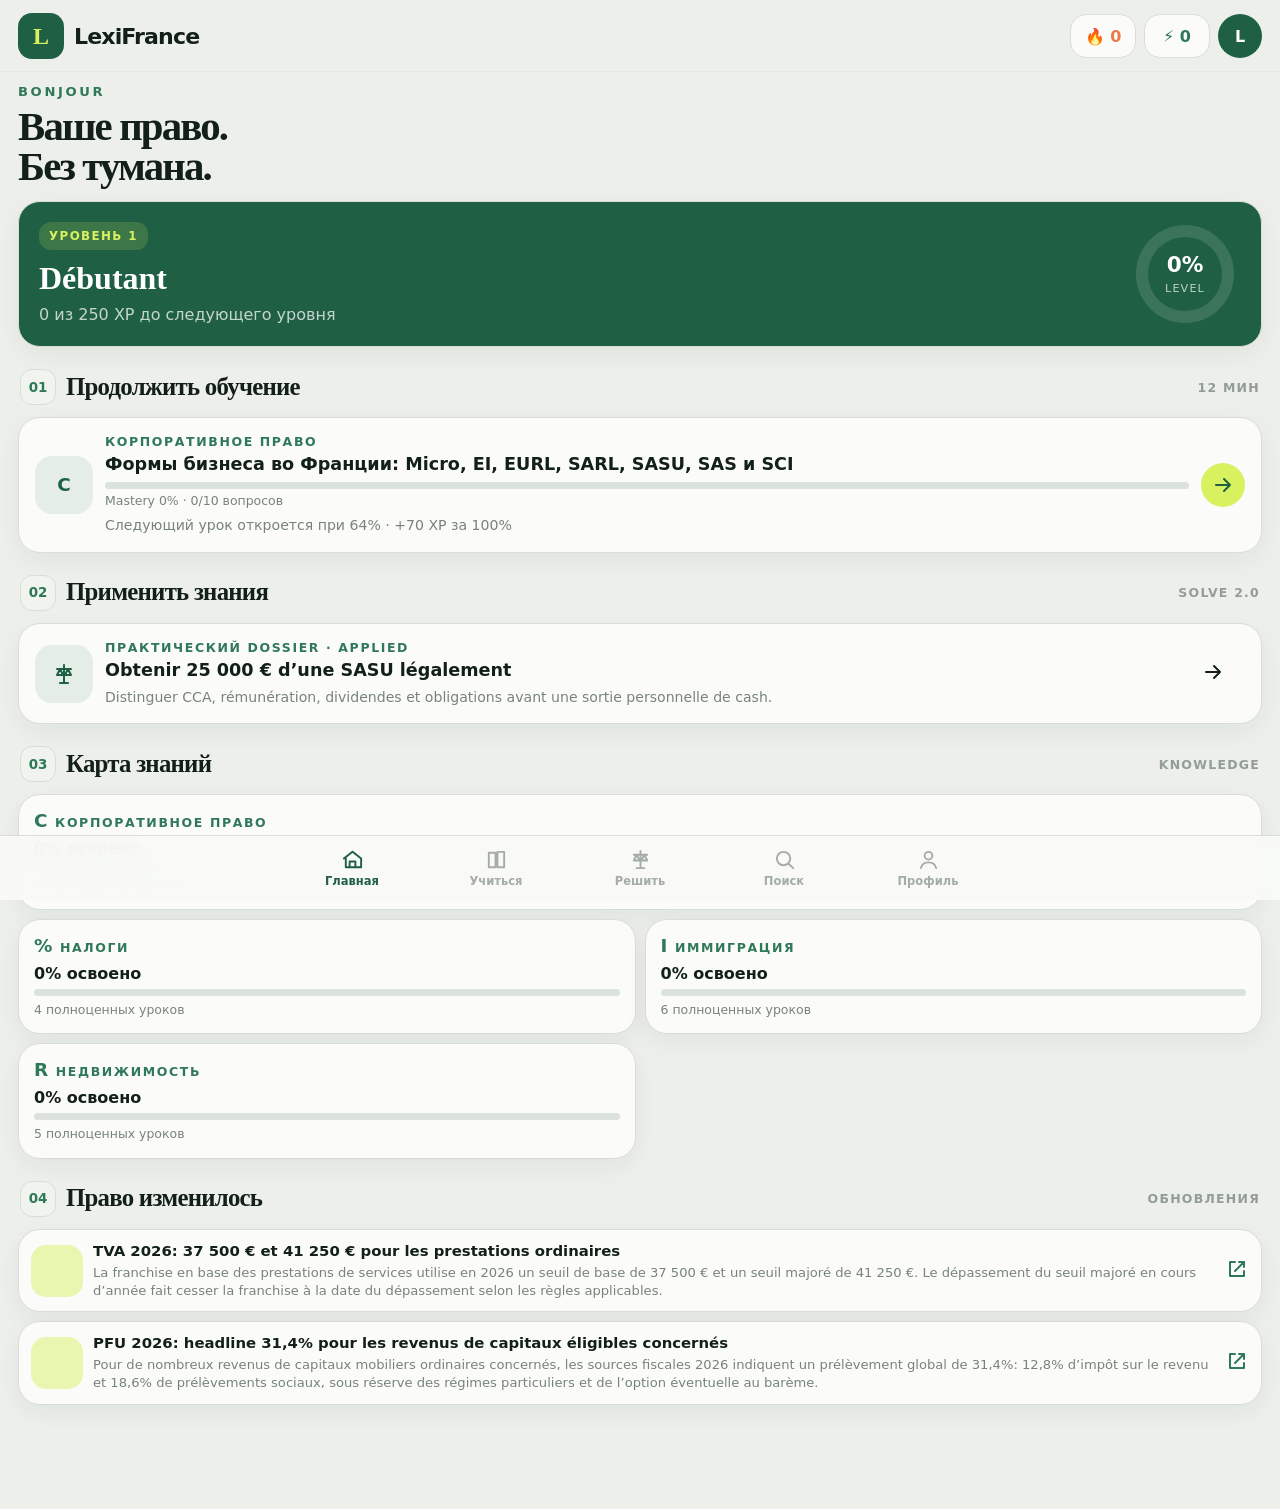
==== legal-app/index.html @ f422994a "pwa: point shell at runtime v13" ====
<!doctype html>
<html lang="ru">
<head>
<meta charset="utf-8">
<meta name="viewport" content="width=device-width,initial-scale=1,maximum-scale=1,minimum-scale=1,user-scalable=no,viewport-fit=cover">
<meta name="theme-color" content="#1f5f43">
<meta name="apple-mobile-web-app-capable" content="yes">
<meta name="apple-mobile-web-app-status-bar-style" content="black-translucent">
<meta name="apple-mobile-web-app-title" content="LexiFrance">
<link rel="manifest" href="./manifest.webmanifest">
<link rel="stylesheet" href="./app.css?v=11">
<link rel="stylesheet" href="./quiz.css?v=11">
<link rel="stylesheet" href="./solve2.css?v=11">
<link rel="stylesheet" href="./skill.css?v=13">
<title>LexiFrance - французское право на практике</title>
</head>
<body>
<div id="root" class="app"><main style="padding:20px">Загрузка LexiFrance...</main></div>
<script type="module" src="./app.js?v=13"></script>
</body>
</html>
---- legal-app/app.css ----
:root{--bg:#edf0ea;--card:#fbfcf9;--soft:#f1f4ee;--text:#132019;--muted:#77837b;--line:#d8ded6;--green:#1f5f43;--green2:#2f7858;--lime:#d8f15f;--limeSoft:#e9f6b0;--orange:#e97b48;--purple:#8b6bc7;--shadow:0 8px 24px rgba(21,42,30,.055);--serif:"Iowan Old Style","Palatino Linotype",Georgia,serif;--sans:-apple-system,BlinkMacSystemFont,"SF Pro Text",Inter,system-ui,sans-serif;--body-size:16px;--nav:rgba(249,250,247,.94)}
*{box-sizing:border-box}html{background:var(--bg);font-size:var(--body-size);touch-action:pan-x pan-y}body{margin:0;background:var(--bg);color:var(--text);font-family:var(--sans);min-height:100vh;padding-bottom:calc(78px + env(safe-area-inset-bottom));-webkit-font-smoothing:antialiased;touch-action:pan-x pan-y;overscroll-behavior:none}body.dark{--bg:#101712;--card:#18231b;--soft:#1d2a21;--text:#eff4ef;--muted:#a1afa4;--line:#2f3c32;--green:#2d6c4d;--green2:#73b691;--lime:#d8f15f;--limeSoft:#354623;--nav:rgba(16,23,18,.94);--shadow:0 10px 26px rgba(0,0,0,.2)}button,input{font:inherit}button{touch-action:manipulation}a{color:var(--green2)}.app{max-width:720px;min-height:100vh;margin:0 auto}.top{padding:calc(13px + env(safe-area-inset-top)) 18px 12px;display:flex;align-items:center;justify-content:space-between;gap:10px;border-bottom:1px solid rgba(30,60,40,.05)}.brand{display:flex;align-items:center;gap:10px;min-width:0}.logo{width:46px;height:46px;border-radius:14px;background:var(--green);display:grid;place-items:center;color:var(--lime);font:800 1.5rem/1 var(--serif)}.brand strong{font-size:1.38rem;letter-spacing:-.04em}.top-actions{display:flex;align-items:center;gap:8px}.counter{height:44px;min-width:66px;padding:0 12px;border:1px solid var(--line);border-radius:16px;background:var(--card);display:flex;align-items:center;gap:7px;justify-content:center;font-weight:800;color:var(--green2)}.counter.fire{color:var(--orange)}.profile-dot{width:44px;height:44px;border:0;border-radius:50%;background:var(--green);color:white;font-weight:800}.hit{min-width:44px;min-height:44px}main{padding:12px 18px 26px}.eyebrow{font-size:.82rem;font-weight:850;letter-spacing:.2em;text-transform:uppercase;color:var(--green2);margin-bottom:8px}.display{font-family:var(--serif);font-size:2.55rem;line-height:.98;letter-spacing:-.045em;margin:0 0 14px}.page-copy{font-size:1rem;line-height:1.48;color:var(--muted);margin:0 0 18px}.section{margin-top:22px}.section-head{display:flex;align-items:center;justify-content:space-between;gap:10px;margin:0 2px 12px}.section-title{display:flex;align-items:center;gap:10px}.section-num{width:36px;height:36px;border-radius:12px;border:1px solid var(--line);display:grid;place-items:center;background:var(--soft);color:var(--green2);font-size:.84rem;font-weight:850}.section-head h2{font-family:var(--serif);font-size:1.55rem;line-height:1;margin:0;letter-spacing:-.03em}.section-meta{font-size:.78rem;letter-spacing:.1em;text-transform:uppercase;color:#929d96;font-weight:800}.small{font-size:.88rem;line-height:1.4;color:var(--muted)}.micro{font-size:.78rem;line-height:1.32;color:var(--muted)}.hidden{display:none!important}.card{background:var(--card);border:1px solid var(--line);border-radius:22px;box-shadow:var(--shadow)}.tag{font-size:.78rem;text-transform:uppercase;letter-spacing:.13em;font-weight:850;color:var(--green2)}.progress{height:7px;border-radius:999px;background:#dce2dc;overflow:hidden}.progress i{height:100%;display:block;background:var(--green2);border-radius:999px}.primary,.secondary{min-height:46px;border-radius:15px;font-weight:800;padding:11px 15px}.primary{border:0;background:var(--green);color:#fff}.secondary{border:1px solid var(--line);background:var(--card);color:var(--text)}.status{display:inline-flex;padding:5px 8px;border-radius:999px;font-size:.7rem;font-weight:800}.status.current{background:#e7f4eb;color:#236947}.status.review{background:#fff0cf;color:#8b6415}.nav{position:fixed;z-index:90;left:0;right:0;bottom:0;background:var(--nav);backdrop-filter:blur(18px);border-top:1px solid var(--line);padding:5px max(8px,env(safe-area-inset-right)) calc(5px + env(safe-area-inset-bottom)) max(8px,env(safe-area-inset-left))}.nav-inner{max-width:720px;margin:auto;display:grid;grid-template-columns:repeat(5,1fr)}.nav button{min-height:54px;border:0;background:none;color:#a4ada7;display:flex;flex-direction:column;align-items:center;justify-content:center;gap:3px;font-size:.72rem;font-weight:750}.nav button svg{width:23px;height:23px}.nav button.active{color:var(--green)}
.level-card{padding:20px;background:var(--green);color:white;display:grid;grid-template-columns:1fr 105px;gap:14px;align-items:center}.level-card h2{font-family:var(--serif);font-size:2rem;margin:10px 0 7px}.level-card p{margin:0;color:rgba(255,255,255,.74);line-height:1.4}.level-badge{display:inline-flex;padding:7px 10px;border-radius:12px;background:rgba(216,241,95,.16);color:var(--lime);font-size:.74rem;font-weight:850;letter-spacing:.12em;text-transform:uppercase}.ring{width:98px;height:98px;border-radius:50%;display:grid;place-items:center;background:conic-gradient(var(--lime) calc(var(--p)*1%),rgba(255,255,255,.13) 0);position:relative}.ring:before{content:"";position:absolute;inset:12px;border-radius:50%;background:var(--green)}.ring div{position:relative;text-align:center}.ring b{display:block;font-size:1.35rem}.ring span{font-size:.7rem;letter-spacing:.1em;color:rgba(255,255,255,.7)}.continue-card,.solve-feature{padding:16px;display:grid;grid-template-columns:58px 1fr 44px;gap:12px;align-items:center}.square-icon{width:58px;height:58px;border-radius:17px;background:#e4eee7;display:grid;place-items:center;color:var(--green)}.continue-card h3,.solve-feature h3{font-size:1.1rem;line-height:1.2;margin:5px 0 7px}.round-go{width:44px;height:44px;border:0;border-radius:50%;background:var(--lime);color:var(--green);display:grid;place-items:center}.path-grid{display:grid;grid-template-columns:1fr 1fr;gap:9px}.path-card{padding:15px}.path-card:first-child{grid-column:1/-1}.path-card h3{font-size:1rem;margin:8px 0 6px}.update{padding:12px;display:grid;grid-template-columns:52px 1fr 24px;gap:10px;align-items:center}.update-date{width:52px;height:52px;border-radius:15px;background:var(--limeSoft);display:grid;place-items:center}.update h3{font-size:.93rem;margin:0 0 4px}.update p{margin:0;color:var(--muted);font-size:.82rem;line-height:1.35}
.tabs{display:flex;gap:7px;overflow:auto;padding-bottom:3px;scrollbar-width:none}.tabs::-webkit-scrollbar{display:none}.tabs button{min-height:44px;white-space:nowrap;border:1px solid var(--line);border-radius:15px;background:var(--card);padding:9px 13px;color:var(--muted);font-weight:800}.tabs button.active{background:var(--green);color:#fff;border-color:var(--green)}.learn-banner{padding:15px;display:grid;grid-template-columns:50px 1fr auto;gap:12px;align-items:center}.chapter-block{margin-top:20px}.chapter-head{display:flex;align-items:flex-start;gap:10px;margin:0 2px 10px}.chapter-index{width:34px;height:34px;border:1px solid var(--line);background:var(--soft);border-radius:11px;display:grid;place-items:center;font-size:.75rem;font-weight:900;color:var(--green2)}.chapter-head h2{font-family:var(--serif);font-size:1.4rem;margin:0 0 4px}.chapter-head p{margin:0;color:var(--muted);font-size:.83rem;line-height:1.35}.lesson-list{display:flex;flex-direction:column;gap:8px}.lesson-row{padding:13px;display:grid;grid-template-columns:46px 1fr 34px;gap:11px;align-items:center}.lesson-row.locked{opacity:.46}.lesson-num{width:46px;height:46px;border-radius:14px;background:var(--soft);display:grid;place-items:center;color:var(--green2);font-weight:850}.lesson-row.done .lesson-num{background:var(--green);color:white}.lesson-row h3{font-size:1rem;line-height:1.2;margin:5px 0}.lesson-meta{display:flex;gap:6px;flex-wrap:wrap;color:var(--muted);font-size:.8rem}.subtopic-pill{display:inline-flex;align-items:center;padding:4px 7px;border-radius:8px;background:var(--soft);font-size:.72rem;color:var(--green2);font-weight:800}.lesson-xp{color:var(--green2)}
.case-list,.result-list{display:flex;flex-direction:column;gap:9px}.case-row,.result-row{padding:15px}.case-row h3,.result-row h3{font-size:1rem;margin:5px 0 6px}.case-row p,.result-row p{font-size:.88rem;line-height:1.4;color:var(--muted);margin:0}.search-box{position:relative}.search-box input{width:100%;min-height:54px;border:1px solid var(--line);border-radius:18px;background:var(--card);padding:0 16px;color:var(--text);font-size:1rem}.knowledge-grid{display:grid;grid-template-columns:1fr 1fr;gap:9px}.knowledge-card{padding:14px}.knowledge-card h3{margin:0 0 8px;font-size:.95rem}.profile-grid{display:grid;grid-template-columns:repeat(3,1fr);overflow:hidden}.stat{padding:16px 8px;text-align:center;border-right:1px solid var(--line)}.stat:last-child{border-right:0}.stat b{display:block;font-size:1.3rem}.stat span{font-size:.76rem;color:var(--muted)}
.modal{position:fixed;z-index:120;inset:0;overflow:auto;background:var(--bg);padding-bottom:calc(22px + env(safe-area-inset-bottom))}.modal-head{position:sticky;top:0;z-index:3;display:flex;align-items:center;gap:11px;padding:calc(9px + env(safe-area-inset-top)) 14px 9px;background:var(--nav);backdrop-filter:blur(18px);border-bottom:1px solid var(--line)}.back{width:44px;height:44px;border:1px solid var(--line);border-radius:14px;background:var(--card);color:var(--text);font-size:1.3rem}.modal-body{max-width:720px;margin:auto;padding:18px}.lesson-title{font-family:var(--serif);font-size:2.1rem;line-height:1;letter-spacing:-.035em;margin:6px 0 10px}.meta-chips{display:flex;flex-wrap:wrap;gap:6px;margin-bottom:15px}.chip{padding:6px 9px;border-radius:999px;border:1px solid var(--line);background:var(--card);font-size:.76rem;color:var(--muted)}.legal-card{padding:17px;margin-bottom:10px}.legal-card h3{margin:0 0 8px;color:var(--green2);font-size:.8rem;letter-spacing:.12em;text-transform:uppercase}.legal-card p,.legal-card li{font-size:1rem;line-height:1.62}.legal-card p{margin:0}.legal-card p+p{margin-top:9px}.legal-card ul,.legal-card ol{margin:0;padding-left:20px}.legal-card li+li{margin-top:7px}.key-card{background:var(--green);color:#fff;border-color:transparent}.key-card h3{color:var(--lime)}.key-card p{color:rgba(255,255,255,.9)}.term-list{display:flex;flex-direction:column;gap:7px}.term-row{padding:11px 12px;border-radius:14px;background:var(--soft)}.term-row b{display:block;font-size:.92rem;margin-bottom:3px}.term-row span{display:block;color:var(--muted);font-size:.88rem;line-height:1.45}.subtopic-card{padding:16px;margin-bottom:9px}.subtopic-number{font-size:.7rem;letter-spacing:.12em;color:var(--green2);font-weight:900;text-transform:uppercase}.subtopic-card h3{font-family:var(--serif);font-size:1.35rem;margin:5px 0 9px}.subtopic-card p,.subtopic-card li{font-size:1rem;line-height:1.62}.subtopic-card p{margin:0}.subtopic-card p+p{margin-top:8px}.subtopic-card ul{padding-left:19px;margin:9px 0 0}.comparison-list{display:flex;flex-direction:column;gap:8px}.compare-row{padding:12px;border-radius:14px;background:var(--soft)}.compare-row b{display:block;margin-bottom:4px}.compare-row span{display:block;color:var(--muted);font-size:.9rem;line-height:1.45}.source-box{padding:15px;margin:12px 0}.source-box a{display:block;min-height:44px;padding:9px 0;font-size:.9rem;font-weight:750;overflow-wrap:anywhere}.source-box p{margin:4px 0;color:var(--muted);font-size:.84rem;line-height:1.4}.quiz-card{padding:16px;margin-bottom:10px}.quiz-card h4{font-size:1rem;line-height:1.4;margin:0 0 10px}.option{width:100%;min-height:46px;border:1px solid var(--line);border-radius:15px;background:var(--card);color:var(--text);padding:11px 13px;text-align:left;margin-top:7px;font-size:.92rem}.option.sel{border-color:var(--green2);background:#edf6ef}.feedback{margin-top:10px;padding:13px;border-radius:15px;background:var(--soft);font-size:.9rem;line-height:1.45}.feedback.good{background:#e8f5eb;color:#1d6844}.feedback.bad{background:#fff0ef;color:#99504b}.answer-explain{margin-top:8px;padding:10px 12px;border-radius:12px;background:var(--soft);font-size:.88rem;line-height:1.45;color:var(--muted)}.linked{display:flex;gap:8px;overflow:auto;padding-bottom:3px}.linked button{min-width:170px;min-height:54px;text-align:left;border:1px solid var(--line);background:var(--card);border-radius:15px;padding:10px;font-size:.82rem;color:var(--text)}.save-btn{width:44px;height:44px;border:1px solid var(--line);border-radius:14px;background:var(--card);color:var(--green2);display:grid;place-items:center;margin-left:auto}.case-question{font-size:1.08rem;line-height:1.42;margin:0 0 12px}.step-counter{font-size:.75rem;font-weight:800;color:var(--green2);letter-spacing:.1em;text-transform:uppercase}
@media(max-width:380px){main{padding-left:14px;padding-right:14px}.top{padding-left:14px;padding-right:14px}.brand strong{font-size:1.18rem}.counter{min-width:58px;padding:0 9px}.display{font-size:2.25rem}.section-head h2{font-size:1.42rem}.modal-body{padding:15px}.lesson-title{font-size:1.9rem}.legal-card,.subtopic-card{padding:15px}}
@media(orientation:landscape) and (max-height:500px){.top{padding-top:calc(8px + env(safe-area-inset-top));padding-bottom:8px}.logo{width:40px;height:40px}.counter,.profile-dot{height:40px}.profile-dot{width:40px}.nav button{min-height:48px}body{padding-bottom:calc(68px + env(safe-area-inset-bottom))}}
---- legal-app/quiz.css ----
.lesson-section-title{font-family:var(--serif);font-size:1.45rem;line-height:1.08;margin:6px 0 12px}.micro-decision{margin-top:14px;padding:13px;border:1px solid var(--line);border-radius:16px;background:var(--soft)}.micro-decision p{font-size:.94rem;line-height:1.45;margin:6px 0 10px}.micro-options{display:flex;flex-wrap:wrap;gap:7px}.micro-options button{min-width:44px;min-height:44px}.micro-correct{border-color:var(--green2)!important;background:#e8f5eb!important}.micro-wrong{border-color:#c8736d!important;background:#fff0ef!important}.micro-feedback{margin-top:9px;padding:10px;border-radius:12px;font-size:.86rem;line-height:1.4}.micro-feedback.good{background:#e8f5eb;color:#1d6844}.micro-feedback.bad{background:#fff0ef;color:#99504b}.review-highlight{border-color:var(--lime)!important;background:color-mix(in srgb,var(--limeSoft) 52%,var(--card))!important;box-shadow:0 0 0 3px rgba(216,241,95,.25),var(--shadow);animation:reviewPulse 1.15s ease-out 2}@keyframes reviewPulse{0%,100%{transform:translateZ(0)}50%{box-shadow:0 0 0 7px rgba(216,241,95,.16),var(--shadow)}}.review-return{position:sticky;bottom:88px;width:100%;margin-top:14px;z-index:2}.quiz-section{scroll-margin-top:76px}.quiz-status{padding:13px 14px;display:flex;align-items:center;justify-content:space-between;gap:12px;margin-bottom:10px}.quiz-status>div:first-child{display:flex;flex-direction:column;gap:3px}.quiz-status span{font-size:.75rem;color:var(--muted);line-height:1.3}.quiz-mastery{text-align:right;min-width:72px}.quiz-mastery b{display:block;font-size:1.25rem;color:var(--green2);transition:transform .25s ease,color .25s ease}.mastery-bump{animation:masteryBump .55s ease}@keyframes masteryBump{0%{transform:scale(1)}40%{transform:scale(1.18);color:var(--green)}100%{transform:scale(1)}}.quiz-one{padding:16px;scroll-margin-top:92px}.quiz-topline{display:flex;align-items:center;justify-content:space-between;gap:8px;font-size:.74rem;color:var(--muted);margin-bottom:8px}.solved-chip{padding:5px 7px;border-radius:999px;background:var(--limeSoft);color:var(--green);font-weight:800}.quiz-one h3{font-size:1.04rem;line-height:1.42;margin:0 0 10px}.quiz-options{display:grid;grid-auto-rows:1fr;gap:7px}.quiz-options .option{margin:0;min-height:54px;height:100%;display:flex;align-items:center}.option.correct{border-color:var(--green2);background:#e8f5eb}.option.wrong{border-color:#c8736d;background:#fff0ef}.answer-feedback{margin-top:10px;padding:12px;border-radius:14px;font-size:.9rem;line-height:1.45}.answer-feedback.good{background:#e8f5eb;color:#1d6844}.answer-feedback.bad{background:#fff0ef;color:#99504b}.answer-feedback strong{color:inherit}.quiz-next{margin-top:10px}.quiz-next button{width:100%}.quiz-summary{padding:18px}.quiz-summary h3{font-size:1.05rem;margin:12px 0 6px}.mastery-finish{display:flex;align-items:center;gap:10px;padding:13px;border-radius:16px;background:var(--soft)}.mastery-finish.complete{background:var(--green);color:#fff}.mastery-finish b{font-size:1.7rem}.mastery-finish span{font-size:.9rem}.weak-list{display:flex;flex-direction:column;gap:7px;margin:10px 0}.weak-list button{text-align:left}.repeat-quiz{width:100%;margin-top:12px}.case-progress{padding:12px 14px;display:grid;grid-template-columns:1fr 1fr;gap:10px;margin-bottom:10px}.case-progress>div{display:flex;flex-direction:column}.case-progress>div:last-child{text-align:right}.case-progress b{font-size:.95rem}.case-progress span{font-size:.74rem;color:var(--muted)}.case-run-head{display:flex;justify-content:space-between;gap:8px;padding:5px 2px 9px;font-size:.76rem;color:var(--muted)}.case-locked{opacity:.72}.case-lock-note{display:flex;align-items:center;gap:6px;margin-top:9px;font-size:.78rem;font-weight:800;color:#8b6415}.blocked-content{border-color:#e1bf72;background:#fff8e8}.status.updated{background:#e9f2ff;color:#355f8a}.status.outdated{background:#f7dddd;color:#8d3f3f}.offline-copy{padding:8px 10px;border-radius:11px;background:var(--soft);font-weight:750}.legal-updates{margin-bottom:12px}.update-detail h3{margin-top:8px}.saved-list{display:flex;flex-direction:column;gap:8px}.saved-row{width:100%;min-height:68px;padding:13px 14px;border:1px solid var(--line);color:var(--text);text-align:left;display:flex;align-items:center;justify-content:space-between;gap:10px}.saved-row h3{font-size:.95rem;line-height:1.25;margin:5px 0}.empty-state{text-align:center}.deadline-wrap{overflow-x:auto;border:1px solid var(--line);border-radius:16px;background:var(--card);margin:10px 0}.deadline-table{width:100%;border-collapse:collapse;min-width:650px}.deadline-table th,.deadline-table td{padding:10px 11px;border-bottom:1px solid var(--line);vertical-align:top;text-align:left;font-size:.82rem;line-height:1.38}.deadline-table th{background:var(--soft);color:var(--green2);font-size:.72rem;text-transform:uppercase;letter-spacing:.06em}.deadline-table tr:last-child td{border-bottom:0}.legal-warning{padding:14px;border-radius:16px;background:#fff1d9;border:1px solid #e7c475;color:#6f5318;font-weight:750;line-height:1.45;margin:10px 0}@media(max-width:390px){.quiz-status{align-items:flex-start}.quiz-one{padding:14px}.deadline-table th,.deadline-table td{font-size:.78rem}.review-return{bottom:82px}}
---- legal-app/solve2.css ----
.portrait-guard{display:none;position:fixed;z-index:1000;inset:0;background:var(--bg);padding:max(24px,env(safe-area-inset-top)) 24px max(24px,env(safe-area-inset-bottom));align-items:center;justify-content:center;text-align:center}.portrait-guard.active{display:flex}.portrait-card{max-width:380px}.portrait-card h1{font-family:var(--serif);font-size:2rem;line-height:1.05;margin:22px 0 10px}.portrait-card p{color:var(--muted);line-height:1.5;margin:0}.phone-turn{width:74px;height:116px;margin:auto;border:5px solid var(--green);border-radius:18px;display:grid;place-items:end center;padding-bottom:8px;transform:rotate(0deg);box-shadow:var(--shadow)}.phone-turn div{width:26px;height:4px;border-radius:999px;background:var(--green)}body.portrait-guard-active{overflow:hidden}.freshness{display:flex;align-items:center;justify-content:space-between;gap:10px;padding:12px 14px;border-radius:16px;margin-bottom:10px;font-size:.85rem}.freshness span{color:var(--muted);text-align:right}.freshness.fresh{background:#e8f5eb}.freshness.due{background:#fff0cf}.quiz-options .option{display:grid;grid-template-columns:30px 1fr;align-items:start;gap:9px}.option-letter{width:28px;height:28px;border-radius:9px;background:var(--soft);display:grid;place-items:center;font-weight:900;color:var(--green2)}.review-result{padding:12px;border-radius:14px;background:var(--soft);margin:10px 0}.review-result b,.review-result span{display:block}.review-result span{color:var(--muted);font-size:.86rem;margin-top:3px}.solve-area{margin-top:24px}.case-row-top,.case-meta-line{display:flex;align-items:center;justify-content:space-between;gap:9px}.case-best{font-size:.74rem;font-weight:850;color:var(--green2);background:var(--limeSoft);padding:5px 8px;border-radius:999px}.case-meta-line{margin-top:10px;color:var(--muted);font-size:.76rem;flex-wrap:wrap}.case-client{padding:18px;margin-bottom:10px;background:var(--green);color:#fff}.case-client .tag{color:var(--lime)}.case-client h2{font-family:var(--serif);font-size:2rem;margin:6px 0 15px}.dossier-grid{display:grid;grid-template-columns:1fr 1fr;gap:8px}.dossier-grid>div{padding:10px;border-radius:13px;background:rgba(255,255,255,.1)}.dossier-grid span,.dossier-grid b{display:block}.dossier-grid span{font-size:.72rem;color:rgba(255,255,255,.7);text-transform:uppercase;letter-spacing:.08em}.dossier-grid b{font-size:.9rem;margin-top:4px}.fact-list,.timeline-list{display:flex;flex-direction:column;gap:7px}.fact-row,.timeline-list>div{display:grid;grid-template-columns:minmax(90px,.8fr) 1.4fr;gap:9px;padding:10px;border-radius:13px;background:var(--soft)}.fact-row span,.timeline-list b{font-size:.8rem;color:var(--muted)}.fact-row b,.timeline-list span{font-size:.88rem;line-height:1.4}.doc-chips{display:flex;flex-wrap:wrap;gap:7px}.doc-chips span{padding:7px 9px;border-radius:10px;background:var(--soft);font-size:.82rem}.case-notebook{padding:16px;margin:14px 0}.case-notebook h3{font-family:var(--serif);font-size:1.45rem;margin:5px 0 5px}.case-notebook p{color:var(--muted);font-size:.88rem;line-height:1.45}.case-notebook textarea{width:100%;min-height:120px;resize:vertical;border:1px solid var(--line);border-radius:15px;background:var(--soft);color:var(--text);padding:12px;font:inherit;line-height:1.5}.case-stage-progress{padding:14px;margin:12px 0}.case-stage-progress>div:first-child{display:flex;justify-content:space-between;align-items:center;gap:10px;margin-bottom:9px}.case-stage-progress span{font-size:.78rem;color:var(--muted)}.solve-task{padding:16px}.solve-task h3{font-family:var(--serif);font-size:1.38rem;line-height:1.18;margin:7px 0 12px}.solve-task>.primary{width:100%;margin-top:12px}.solve-task>.primary:disabled{opacity:.45}.solve-options{display:flex;flex-direction:column;gap:1px}.solve-options .option{min-height:48px}.solve-options .option.sel{border-color:var(--green2);background:var(--limeSoft);box-shadow:inset 0 0 0 1px var(--green2)}.order-list{display:flex;flex-direction:column;gap:7px}.order-item{display:grid;grid-template-columns:34px 1fr 96px;gap:8px;align-items:center;min-height:58px;border:1px solid var(--line);border-radius:15px;padding:7px;background:var(--card)}.order-item>span{width:32px;height:32px;border-radius:10px;background:var(--soft);display:grid;place-items:center;font-weight:900}.order-item b{font-size:.86rem;line-height:1.35}.order-item>div{display:grid;grid-template-columns:1fr 1fr;gap:4px}.order-item button{min-width:44px;min-height:44px;border:1px solid var(--line);border-radius:12px;background:var(--soft);color:var(--text);font-weight:900}.number-answer{display:grid;grid-template-columns:1fr auto;gap:8px;align-items:center}.number-answer input{min-height:50px;width:100%;border:1px solid var(--line);border-radius:15px;background:var(--card);color:var(--text);padding:0 13px;font:inherit}.stage-feedback-line{padding:11px;border-radius:13px;margin-top:7px}.stage-feedback-line b,.stage-feedback-line span{display:block}.stage-feedback-line span{font-size:.86rem;line-height:1.4;margin-top:3px}.stage-feedback-line.good{background:#e8f5eb}.stage-feedback-line.bad{background:#fff0ef}.stage-score{display:flex;align-items:baseline;gap:7px;margin:13px 0}.stage-score b{font-size:1.45rem;color:var(--green2)}.stage-score span{font-size:.8rem;color:var(--muted)}.case-score-hero{padding:20px;background:var(--green);color:#fff;display:flex;align-items:center;justify-content:space-between;gap:14px;margin-bottom:10px}.case-score-hero span,.case-score-hero strong,.case-score-hero b{display:block}.case-score-hero span{font-size:.74rem;letter-spacing:.13em;color:var(--lime)}.case-score-hero b{font:700 3rem/1 var(--serif);margin:6px 0}.case-score-hero strong{font-size:.9rem}.case-xp{padding:9px 11px;background:var(--lime);color:var(--green);border-radius:12px;font-weight:900;white-space:nowrap}.case-xp.muted{background:rgba(255,255,255,.13);color:#fff;font-size:.75rem}.category-scores{display:grid;grid-template-columns:1fr 1fr;gap:8px;margin-bottom:10px}.category-scores .card{padding:12px}.category-scores span,.category-scores b{display:block}.category-scores span{font-size:.72rem;color:var(--muted);min-height:32px}.category-scores b{font-size:1.2rem;margin-bottom:7px}.notebook-copy{white-space:pre-wrap}.professional-debrief{margin-top:20px}.review-links{display:flex;flex-direction:column;gap:7px;margin-top:9px}.review-links button{text-align:left}.dual-score{display:flex;flex-direction:column;gap:12px;margin:10px 0}.dual-score span,.dual-score b{display:block}.dual-score span{font-size:.72rem;text-transform:uppercase;letter-spacing:.08em;color:var(--muted)}.dual-score b{font-size:1.2rem;margin:2px 0 5px}html,body,#root,.app,.modal,.modal-body{max-width:100%;overflow-x:hidden}.legal-card,.subtopic-card,.case-row,.solve-task,.case-dossier,.case-client,.case-notebook{min-width:0}.legal-card p,.legal-card li,.subtopic-card p,.subtopic-card li,.case-row p,.solve-task h3,.stage-feedback-line span,.dossier-grid b,.fact-row b,.timeline-list span{overflow-wrap:anywhere;word-break:normal}@media(max-width:430px){.dossier-grid{grid-template-columns:1fr}.category-scores{grid-template-columns:1fr 1fr}.order-item{grid-template-columns:32px minmax(0,1fr)}.order-item>div{grid-column:2;justify-self:end}.fact-row,.timeline-list>div{grid-template-columns:1fr}.case-score-hero{align-items:flex-start;flex-direction:column}}
---- legal-app/skill.css ----
.skill-list{display:grid;gap:9px}.skill-card{padding:0;overflow:hidden}.skill-card summary{list-style:none;cursor:pointer;display:grid;grid-template-columns:minmax(0,1fr) auto;gap:12px;align-items:center;padding:15px;min-height:72px}.skill-card summary::-webkit-details-marker{display:none}.skill-card summary:focus-visible{outline:3px solid var(--lime);outline-offset:-3px}.skill-card summary h3{margin:5px 0 4px;font-size:1rem;line-height:1.2}.skill-summary-score{text-align:right;min-width:62px}.skill-summary-score b{display:block;font-size:1.18rem;color:var(--green2)}.skill-summary-score span{display:block;font-size:.7rem;text-transform:uppercase;letter-spacing:.09em;color:var(--muted);font-weight:800}.skill-card[open] summary{border-bottom:1px solid var(--line)}.skill-metrics{display:grid;grid-template-columns:repeat(3,1fr);gap:8px;padding:13px 15px 7px}.skill-metrics>div{min-width:0;padding:10px;border-radius:14px;background:var(--soft)}.skill-metrics span{display:block;font-size:.7rem;color:var(--muted);font-weight:800;text-transform:uppercase;letter-spacing:.06em}.skill-metrics b{display:block;margin:4px 0 6px;font-size:1rem}.skill-explain{margin:0;padding:7px 15px 15px}.skill-card .progress{height:6px}@media(max-width:390px){.skill-metrics{grid-template-columns:1fr}.skill-card summary{grid-template-columns:minmax(0,1fr) 58px;padding:13px}.skill-card summary .small{font-size:.8rem}}
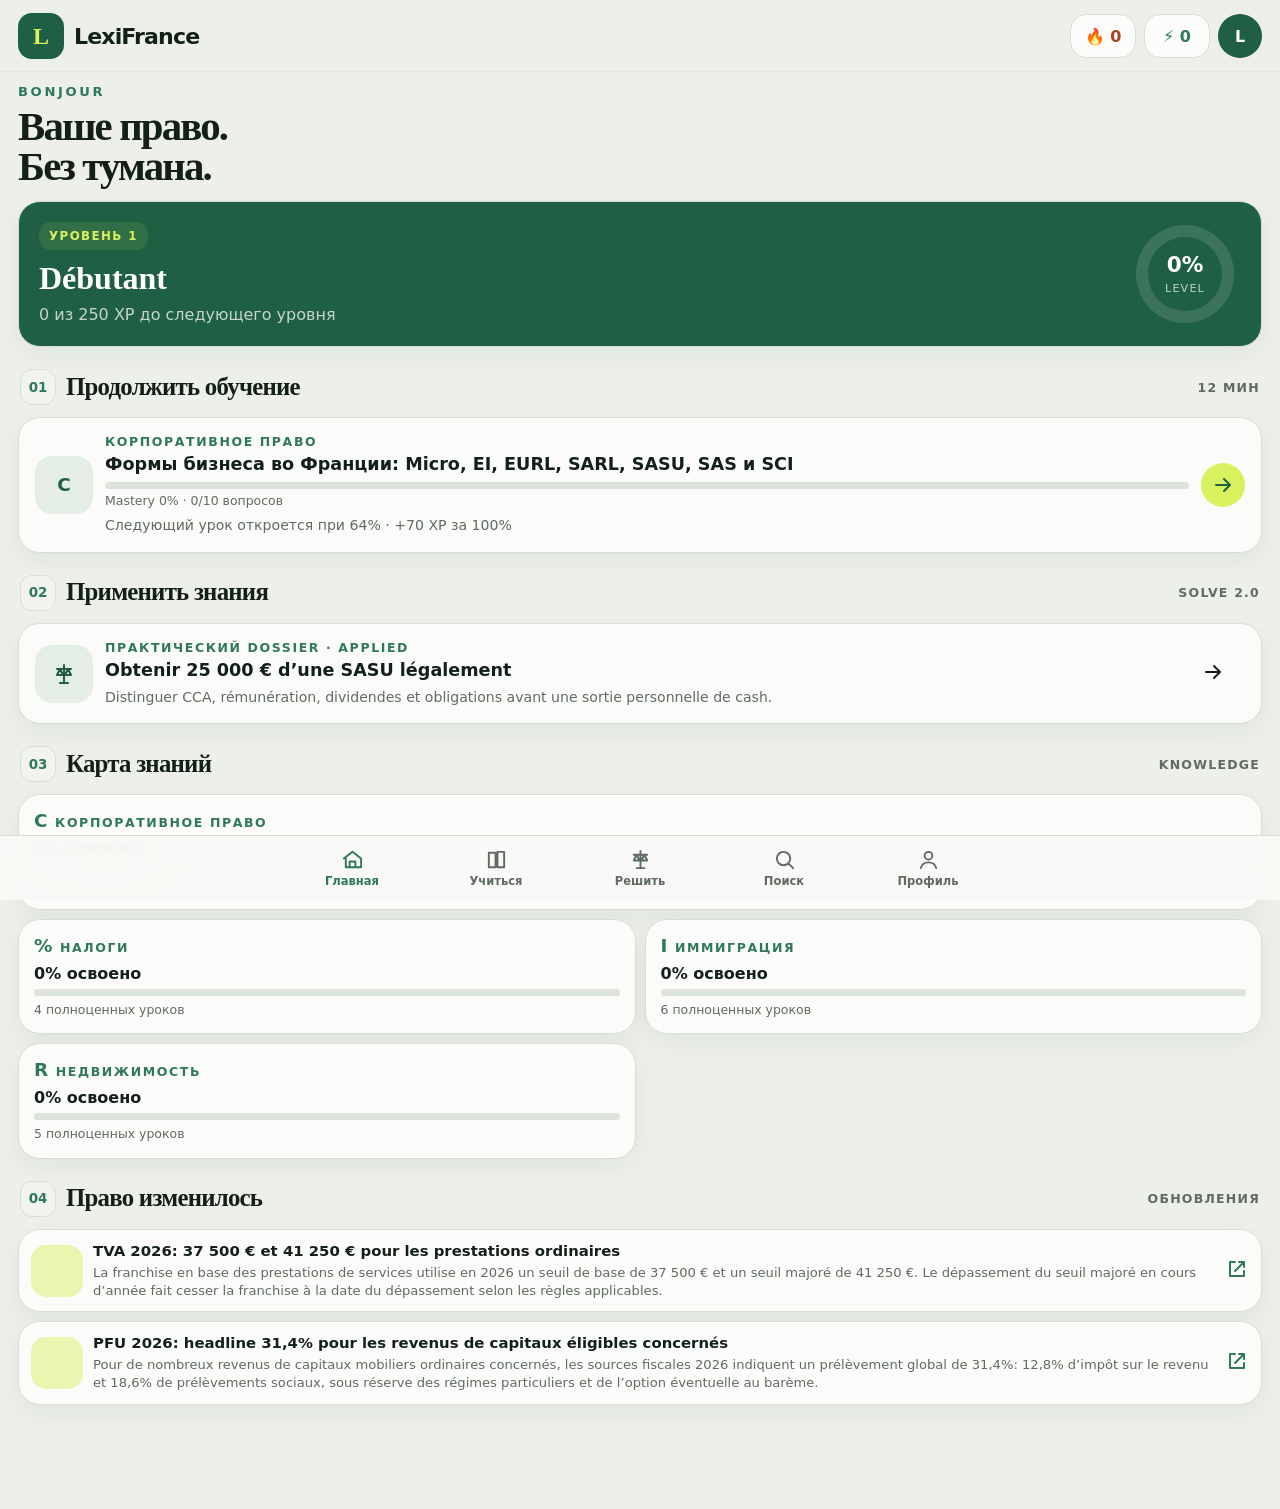
==== commit 209b0cff: "fix: close WCAG blockers and batch feature QA" ====
--- a/legal-app/index.html
+++ b/legal-app/index.html
@@ -2,7 +2,7 @@
 <html lang="ru">
 <head>
 <meta charset="utf-8">
-<meta name="viewport" content="width=device-width,initial-scale=1,maximum-scale=1,minimum-scale=1,user-scalable=no,viewport-fit=cover">
+<meta name="viewport" content="width=device-width,initial-scale=1,viewport-fit=cover">
 <meta name="theme-color" content="#1f5f43">
 <meta name="apple-mobile-web-app-capable" content="yes">
 <meta name="apple-mobile-web-app-status-bar-style" content="black-translucent">
@@ -12,10 +12,12 @@
 <link rel="stylesheet" href="./quiz.css?v=11">
 <link rel="stylesheet" href="./solve2.css?v=11">
 <link rel="stylesheet" href="./skill.css?v=13">
+<link rel="stylesheet" href="./a11y.css?v=1">
 <title>LexiFrance - французское право на практике</title>
 </head>
 <body>
 <div id="root" class="app"><main style="padding:20px">Загрузка LexiFrance...</main></div>
+<script type="module" src="./js/a11y.js?v=1"></script>
 <script type="module" src="./app.js?v=13"></script>
 </body>
-</html>+</html>
--- a/legal-app/a11y.css
+++ b/legal-app/a11y.css
@@ -0,0 +1,14 @@
+:root{
+  --muted:#5f6b63;
+  --orange:#a9441f;
+}
+html,body{touch-action:pan-x pan-y pinch-zoom}
+.section-meta,.nav button{color:#5f6b63}
+.nav button.active{color:var(--green2)}
+.level-badge{background:rgba(216,241,95,.10)}
+body.dark{
+  --muted:#a1afa4;
+  --orange:#e97b48;
+}
+body.dark .section-meta,body.dark .nav button{color:#a1afa4}
+body.dark .nav button.active{color:var(--green2)}
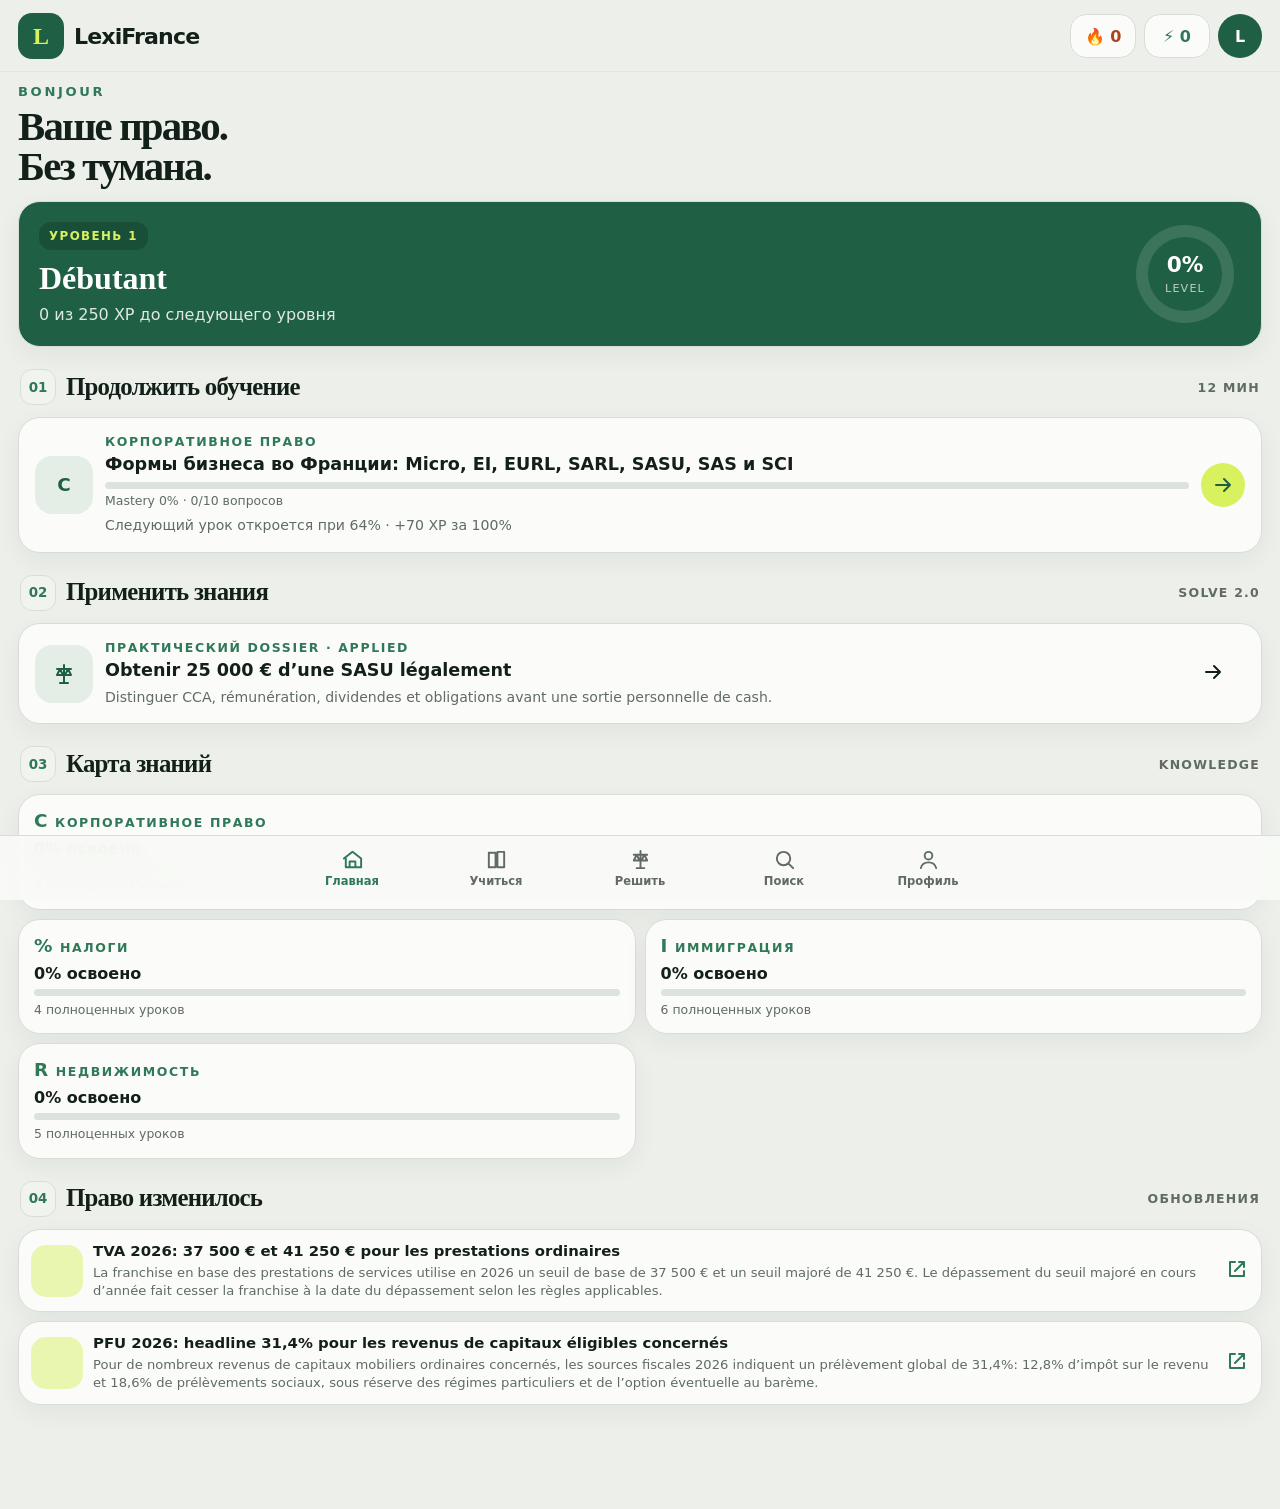
==== commit 1ae56e8e: "feat: complete Phase 3 deterministic Practice Lab [cloud-live]" ====
--- a/legal-app/index.html
+++ b/legal-app/index.html
@@ -11,13 +11,14 @@
 <link rel="stylesheet" href="./app.css?v=11">
 <link rel="stylesheet" href="./quiz.css?v=11">
 <link rel="stylesheet" href="./solve2.css?v=11">
-<link rel="stylesheet" href="./skill.css?v=13">
+<link rel="stylesheet" href="./skill.css?v=14">
+<link rel="stylesheet" href="./practice.css?v=15">
 <link rel="stylesheet" href="./a11y.css?v=1">
 <title>LexiFrance - французское право на практике</title>
 </head>
 <body>
 <div id="root" class="app"><main style="padding:20px">Загрузка LexiFrance...</main></div>
 <script type="module" src="./js/a11y.js?v=1"></script>
-<script type="module" src="./app.js?v=13"></script>
+<script type="module" src="./app.js?v=15"></script>
 </body>
 </html>
--- a/legal-app/skill.css
+++ b/legal-app/skill.css
@@ -1 +1 @@
-.skill-list{display:grid;gap:9px}.skill-card{padding:0;overflow:hidden}.skill-card summary{list-style:none;cursor:pointer;display:grid;grid-template-columns:minmax(0,1fr) auto;gap:12px;align-items:center;padding:15px;min-height:72px}.skill-card summary::-webkit-details-marker{display:none}.skill-card summary:focus-visible{outline:3px solid var(--lime);outline-offset:-3px}.skill-card summary h3{margin:5px 0 4px;font-size:1rem;line-height:1.2}.skill-summary-score{text-align:right;min-width:62px}.skill-summary-score b{display:block;font-size:1.18rem;color:var(--green2)}.skill-summary-score span{display:block;font-size:.7rem;text-transform:uppercase;letter-spacing:.09em;color:var(--muted);font-weight:800}.skill-card[open] summary{border-bottom:1px solid var(--line)}.skill-metrics{display:grid;grid-template-columns:repeat(3,1fr);gap:8px;padding:13px 15px 7px}.skill-metrics>div{min-width:0;padding:10px;border-radius:14px;background:var(--soft)}.skill-metrics span{display:block;font-size:.7rem;color:var(--muted);font-weight:800;text-transform:uppercase;letter-spacing:.06em}.skill-metrics b{display:block;margin:4px 0 6px;font-size:1rem}.skill-explain{margin:0;padding:7px 15px 15px}.skill-card .progress{height:6px}@media(max-width:390px){.skill-metrics{grid-template-columns:1fr}.skill-card summary{grid-template-columns:minmax(0,1fr) 58px;padding:13px}.skill-card summary .small{font-size:.8rem}}
+.skill-list{display:grid;gap:9px}.skill-card{padding:0;overflow:hidden}.skill-card summary{list-style:none;cursor:pointer;display:grid;grid-template-columns:minmax(0,1fr) auto;gap:12px;align-items:center;padding:15px;min-height:72px}.skill-card summary::-webkit-details-marker{display:none}.skill-card summary:focus-visible{outline:3px solid var(--lime);outline-offset:-3px}.skill-card summary h3{margin:5px 0 4px;font-size:1rem;line-height:1.2}.skill-summary-score{text-align:right;min-width:62px}.skill-summary-score b{display:block;font-size:1.18rem;color:var(--green2)}.skill-summary-score span{display:block;font-size:.7rem;text-transform:uppercase;letter-spacing:.09em;color:var(--muted);font-weight:800}.skill-card[open] summary{border-bottom:1px solid var(--line)}.skill-metrics{display:grid;grid-template-columns:repeat(3,1fr);gap:8px;padding:13px 15px 7px}.skill-metrics>div{min-width:0;padding:10px;border-radius:14px;background:var(--soft)}.skill-metrics span{display:block;font-size:.7rem;color:var(--muted);font-weight:800;text-transform:uppercase;letter-spacing:.06em}.skill-metrics b{display:block;margin:4px 0 6px;font-size:1rem}.skill-explain{margin:0;padding:7px 15px 15px}.skill-card .progress{height:6px}.confidence-calibration{margin:12px 0;padding:13px;border:1px solid var(--line);border-radius:16px;background:var(--soft)}.confidence-calibration p{margin:6px 0 10px;font-size:.92rem;font-weight:750}.confidence-scale{display:grid;grid-template-columns:repeat(5,1fr);gap:6px}.confidence-scale button{min-width:44px;min-height:44px;padding:8px}.confidence-scale button.selected{background:var(--green);border-color:var(--green);color:#fff}.confidence-calibration .micro{margin-top:8px}@media(max-width:390px){.skill-metrics{grid-template-columns:1fr}.skill-card summary{grid-template-columns:minmax(0,1fr) 58px;padding:13px}.skill-card summary .small{font-size:.8rem}}
--- a/legal-app/practice.css
+++ b/legal-app/practice.css
@@ -0,0 +1 @@
+.practice-lab{margin-top:22px}.practice-copy{margin-bottom:10px}.practice-mode-strip{display:flex;gap:6px;overflow:auto;padding:0 0 9px;scrollbar-width:none}.practice-mode-strip::-webkit-scrollbar{display:none}.practice-mode-strip span{white-space:nowrap;padding:6px 9px;border:1px solid var(--line);border-radius:999px;background:var(--card);color:var(--muted);font-size:.72rem;font-weight:800}.practice-grid{display:grid;grid-template-columns:1fr 1fr;gap:9px}.practice-card{appearance:none;width:100%;min-height:150px;padding:14px;text-align:left;color:var(--text);font:inherit;display:flex;flex-direction:column;align-items:flex-start;gap:7px;cursor:pointer}.practice-card>b{font-size:1rem;line-height:1.25}.practice-card>span:not(.tag){font-size:.82rem;line-height:1.4;color:var(--muted);display:-webkit-box;-webkit-line-clamp:3;-webkit-box-orient:vertical;overflow:hidden}.practice-card>small{margin-top:auto;color:var(--green2);font-weight:800;line-height:1.3}.practice-brief{padding:17px;margin-bottom:10px}.practice-brief h2{font-family:var(--serif);font-size:1.55rem;line-height:1.2;margin:7px 0 9px}.practice-brief p{margin:0;color:var(--muted);font-size:.9rem;line-height:1.45}.practice-task{padding:16px;margin-bottom:10px}.practice-options{display:flex;flex-direction:column;gap:7px}.practice-option{margin:0}.practice-option.sel{border-color:var(--green2);background:var(--limeSoft);box-shadow:inset 0 0 0 1px var(--green2)}.practice-confidence{margin:16px 0 12px;padding:13px;border-radius:15px;background:var(--soft)}.practice-confidence p{margin:6px 0 9px;font-size:.9rem}.confidence-scale{display:grid;grid-template-columns:repeat(5,minmax(44px,1fr));gap:6px}.confidence-scale button{min-width:44px;min-height:44px;padding:8px}.confidence-scale button.selected{border-color:var(--green2);background:var(--limeSoft);color:var(--text)}.practice-submit{width:100%;margin-top:4px}.practice-message{min-height:20px;margin-top:7px}.practice-field{display:flex;flex-direction:column;gap:7px;margin-bottom:6px}.practice-field>span{font-size:.82rem;font-weight:800;color:var(--muted)}.practice-field input{width:100%;min-height:52px;border:1px solid var(--line);border-radius:15px;background:var(--card);color:var(--text);padding:0 13px;font:inherit}.practice-order{display:flex;flex-direction:column;gap:7px}.practice-score{padding:18px;border-radius:20px;background:var(--green);color:#fff;margin-bottom:10px}.practice-score span,.practice-score b,.practice-score strong{display:block}.practice-score span{font-size:.72rem;text-transform:uppercase;letter-spacing:.12em;color:var(--lime)}.practice-score b{font:700 2.8rem/1 var(--serif);margin:6px 0}.practice-score strong{font-size:.9rem}.practice-result>.primary{width:100%;margin-top:10px}.practice-result .review-links button{min-height:48px}.practice-modal .source-box a{overflow-wrap:anywhere}@media(max-width:430px){.practice-grid{grid-template-columns:1fr}.practice-card{min-height:132px}.practice-brief h2{font-size:1.35rem}}body.dark .practice-option.sel,body.dark .confidence-scale button.selected{background:var(--limeSoft);color:var(--text)}
--- a/legal-app/a11y.css
+++ b/legal-app/a11y.css
@@ -5,7 +5,12 @@
 html,body{touch-action:pan-x pan-y pinch-zoom}
 .section-meta,.nav button{color:#5f6b63}
 .nav button.active{color:var(--green2)}
-.level-badge{background:rgba(216,241,95,.10)}
+.level-badge{background:rgba(0,0,0,.18);color:var(--lime)}
+.level-card p{color:rgba(255,255,255,.86)}
+.dossier-grid span{color:rgba(255,255,255,.86)}
+.lesson-row.locked{opacity:1;border-style:dashed;background:var(--soft)}
+.lesson-row.locked h3{color:var(--muted)}
+.lesson-row.locked .lesson-num{background:var(--line)}
 body.dark{
   --muted:#a1afa4;
   --orange:#e97b48;
